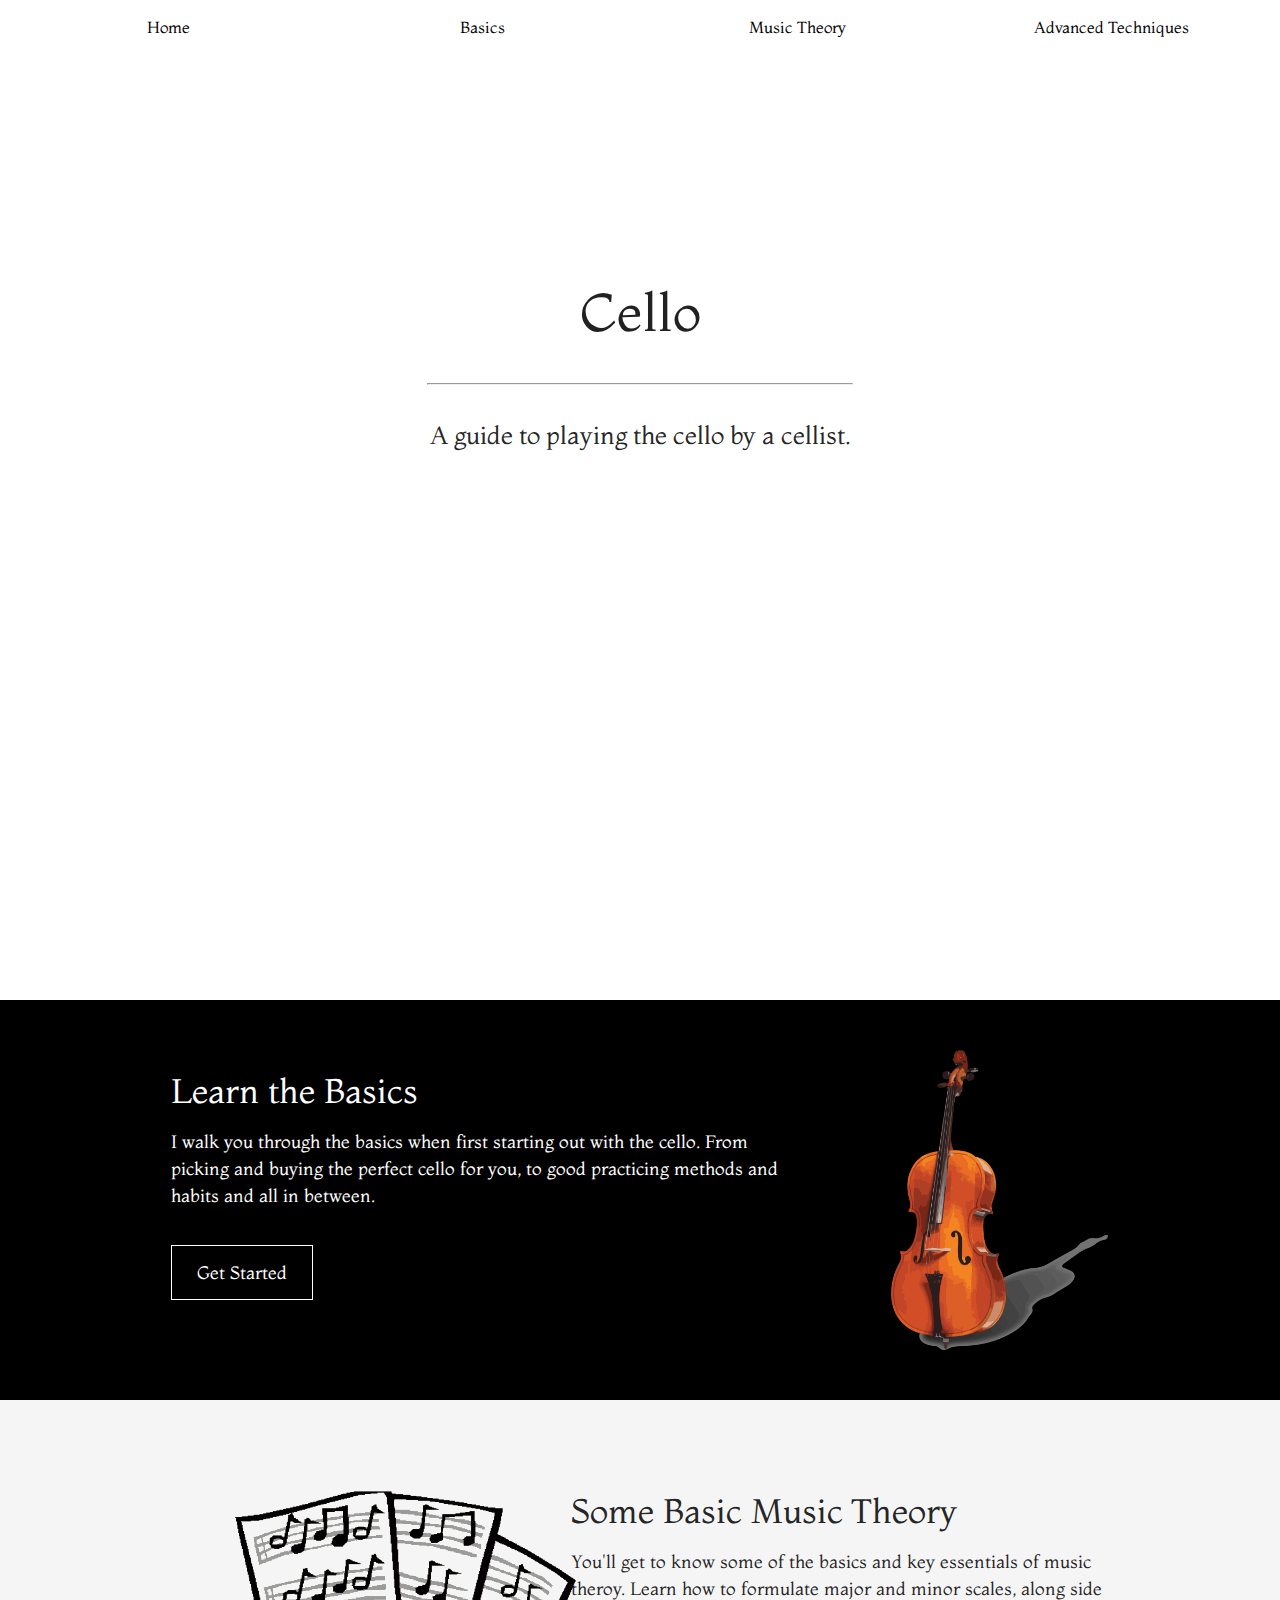
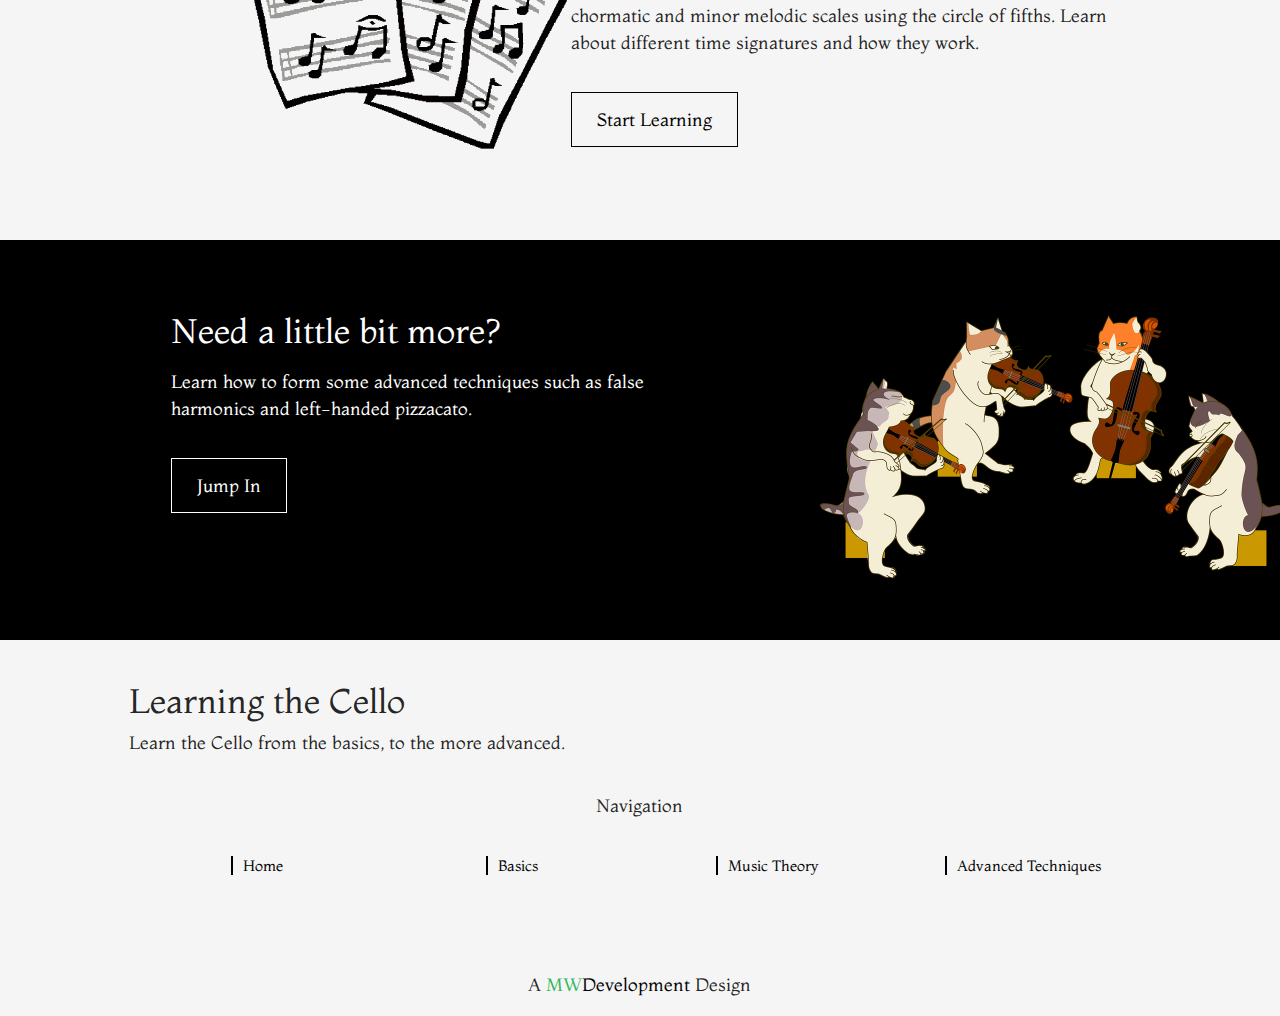
==== html/index.html @ f58f9d84 "Add files via upload" ====
<!DOCTYPE html>
<html>
<head>
    <title>Learning the Cello - Home</title>
    <!-- CSS Links -->
    <link rel="stylesheet" href="https://cdnjs.cloudflare.com/ajax/libs/materialize/1.0.0/css/materialize.min.css">
    <link href="https://fonts.googleapis.com/css?family=Montaga&display=swap" rel="stylesheet">
    <link rel="stylesheet" href="../css/style.css">

    <!-- JS Links -->
    <script
    src="https://code.jquery.com/jquery-3.4.1.min.js"
    integrity="sha256-CSXorXvZcTkaix6Yvo6HppcZGetbYMGWSFlBw8HfCJo="
    crossorigin="anonymous"></script>
    <script src="https://cdnjs.cloudflare.com/ajax/libs/materialize/1.0.0/js/materialize.min.js"></script>
    <script src="../js/main.js"></script>
</head>
<body>
    <div class="wrapper">
        <div class="row top">
            <ul class="col hide-on-small-only m12 nav">
                <li class="col m3"><a href="index.html">Home</a></li>
                <li class="col m3"><a href="#" class="dropdown-trigger" data-target="basics">Basics</a></li>
                <ul id="basics" class="dropdown-content">
                    <li><a href="buying.html">Buying a Cello</a></li>
                    <li><a href="know.html">Getting to know your Cello</a></li>
                    <li><a href="practice.html">Practicing</a></li>
                </ul>
                <li class="col m3"><a href="theory.html">Music Theory</a></li>
                <li class="col m3"><a href="advanced.html">Advanced Techniques</a></li>
            </ul>
            <br>
            <div class="center title" style="margin-top: 25vh;">
                <h2 class="col s12 m12">Cello</h2>
                <hr class="col s12 m4 offset-m4 center">
                <h5 class="col s12 m12">A guide to playing the cello by a cellist.</h5>
            </div>
        </div>
        <div class="info">
            <div class="row left basics">
                <div class="col m10 offset-m1">
                    <div class="col m8 text">
                        <h4>Learn the Basics</h4>
                        <p>I walk you through the basics when first starting out with the cello. From picking and buying the perfect cello for you, to good practicing methods and habits and all in between.</p>
                        <a href="buying.html">Get Started</a>
                    </div>
                    <div class="col m3 offset-m1 img">
                        <img src="../images/cello.png">
                    </div>
                </div>
            </div>
            <div class="row right theory">
                <div class="col m10 offset-m1">
                    <div class="col m3 img">
                        <img src="../images/sheetMusic.png">
                    </div>
                    <div class="col m7 offset-m2 text">
                        <h4>Some Basic Music Theory</h4>
                        <p>You'll get to know some of the basics and key essentials of music theroy. Learn how to formulate major and minor scales, along side chormatic and minor melodic scales using the circle of fifths. Learn about different time signatures and how they work.</p>
                        <a href="theory.html">Start Learning</a>
                    </div>
                </div>
            </div>
            <div class="row left advanced">
                <div class="col m10 offset-m1">
                    <div class="col m7 text">
                        <h4>Need a little bit more?</h4>
                        <p>Learn how to form some advanced techniques such as false harmonics and left-handed pizzacato.</p>
                        <a href="advanced.html">Jump In</a>
                    </div>
                    <div class="col m3 offset-m1 img">
                        <img src="../images/catQuartet.png" alt="">
                    </div>
                </div>
            </div>
        </div>
    </div>
    <footer class="row">
        <div class="col m10 offset-m1">
            <h4 class="col s12 m12">Learning the Cello</h4>
            <p class="col s12 m12" style="margin-top: -5px;">Learn the Cello from the basics, to the more advanced.</p>
            <p class="col s12 m12 center">Navigation</p>
            <br>
            <ul class="col m12 center bottomNav">
                <li class="col m3 navItem"><a href="index.html">Home</a></li>
                <!-- <div class="col m2 line"></div> -->
                <li class="col m3"><a href="#" class="dropdown-trigger" data-target="basics">Basics</a></li>
                <!-- <div class="col m2 line"></div> -->
                <ul id="basics" class="dropdown-content">
                    <li><a href="buying.html">Buying a Cello</a></li>
                    <li><a href="know.html">Getting to know your Cello</a></li>
                    <li><a href="practice.html">Practicing</a></li>
                </ul>
                <li class="col m3"><a href="theory.html">Music Theory</a></li>
                <!-- <div class="col m2 line"></div> -->
                <li class="col m3"><a href="advanced.html">Advanced Techniques</a></li>
            </ul>
            <br>
            <br>
            <div class="col m12 mw">
                <p class="col m12 center">A <a target="_blank" href="https://bit.ly/matthewwilliams"><span class="color">MW</span>Development</a> Design</p>
            </div>
        </div>
    </footer>
</body>
</html>
---- css/style.css ----
body {
    font-family: 'Montaga', serif;
}

p {
    font-size: 18px;
}

hr {
    margin-top: 20px !important;
    margin-bottom: 20px !important;
}

img {
    height: 300px;
}

footer {
    background-color: #f5f5f5;
    margin-bottom: 0px !important;
}

footer p {
    text-indent: 0px !important;
}

footer li a {
    color: black !important;
}

#basics {
    width: 200px !important;
}

#basics li {
    border-bottom: solid black 1px;
    width: 200px;
}

.bottomNav #basics li a {
    border-left: none !important;
}

.bottomNav {
    margin-top: 18px;
}

.bottomNav li a {
    border-left: solid 2px black;
    padding-left: 10px;
}

.mw {
    margin-top: 60px;
}

.mw a {
    color: black;
    font-size: 18px;
}

.color {
    color: #2db65b;
}

.top {
    height: 100vh;
}

.info {
    margin-top: 100px;
}

.info div {
    height: 400px !important;
}

.basics {
    background-color: black;
    color: white;
    padding: 50px;
}

.basics p {
    margin-bottom: 50px;
}

.basics a {
    color: white;
    font-size: 18px;
    border: solid 1px white;
    padding-left: 25px;
    padding-right: 25px;
    padding-top: 15px;
    padding-bottom: 15px;
}

.theory {
    height: 300px;
    padding: 50px;
}

.theory p {
    margin-bottom: 50px;
}

.theory a {
    color: black;
    font-size: 18px;
    border: solid 1px black;
    padding-left: 25px;
    padding-right: 25px;
    padding-top: 15px;
    padding-bottom: 15px;
}

.advanced {
    color: white;
    background-color: black;
    width: 100vw !important;
    padding: 50px;
}

.advanced p {
    margin-bottom: 50px;
}

.advanced a {
    color: white;
    font-size: 18px;
    border: solid 1px white;
    padding-left: 25px;
    padding-right: 25px;
    padding-top: 15px;
    padding-bottom: 15px;
}

.nav {
    margin-bottom: 20px;
}

.nav li {
    text-align: center;
}

.nav li a {
    color: black !important;
    font-size: 16px;
    text-align: center;
}

.imgWrap {
    margin-top: 50px;
    margin-bottom: 50px;
}
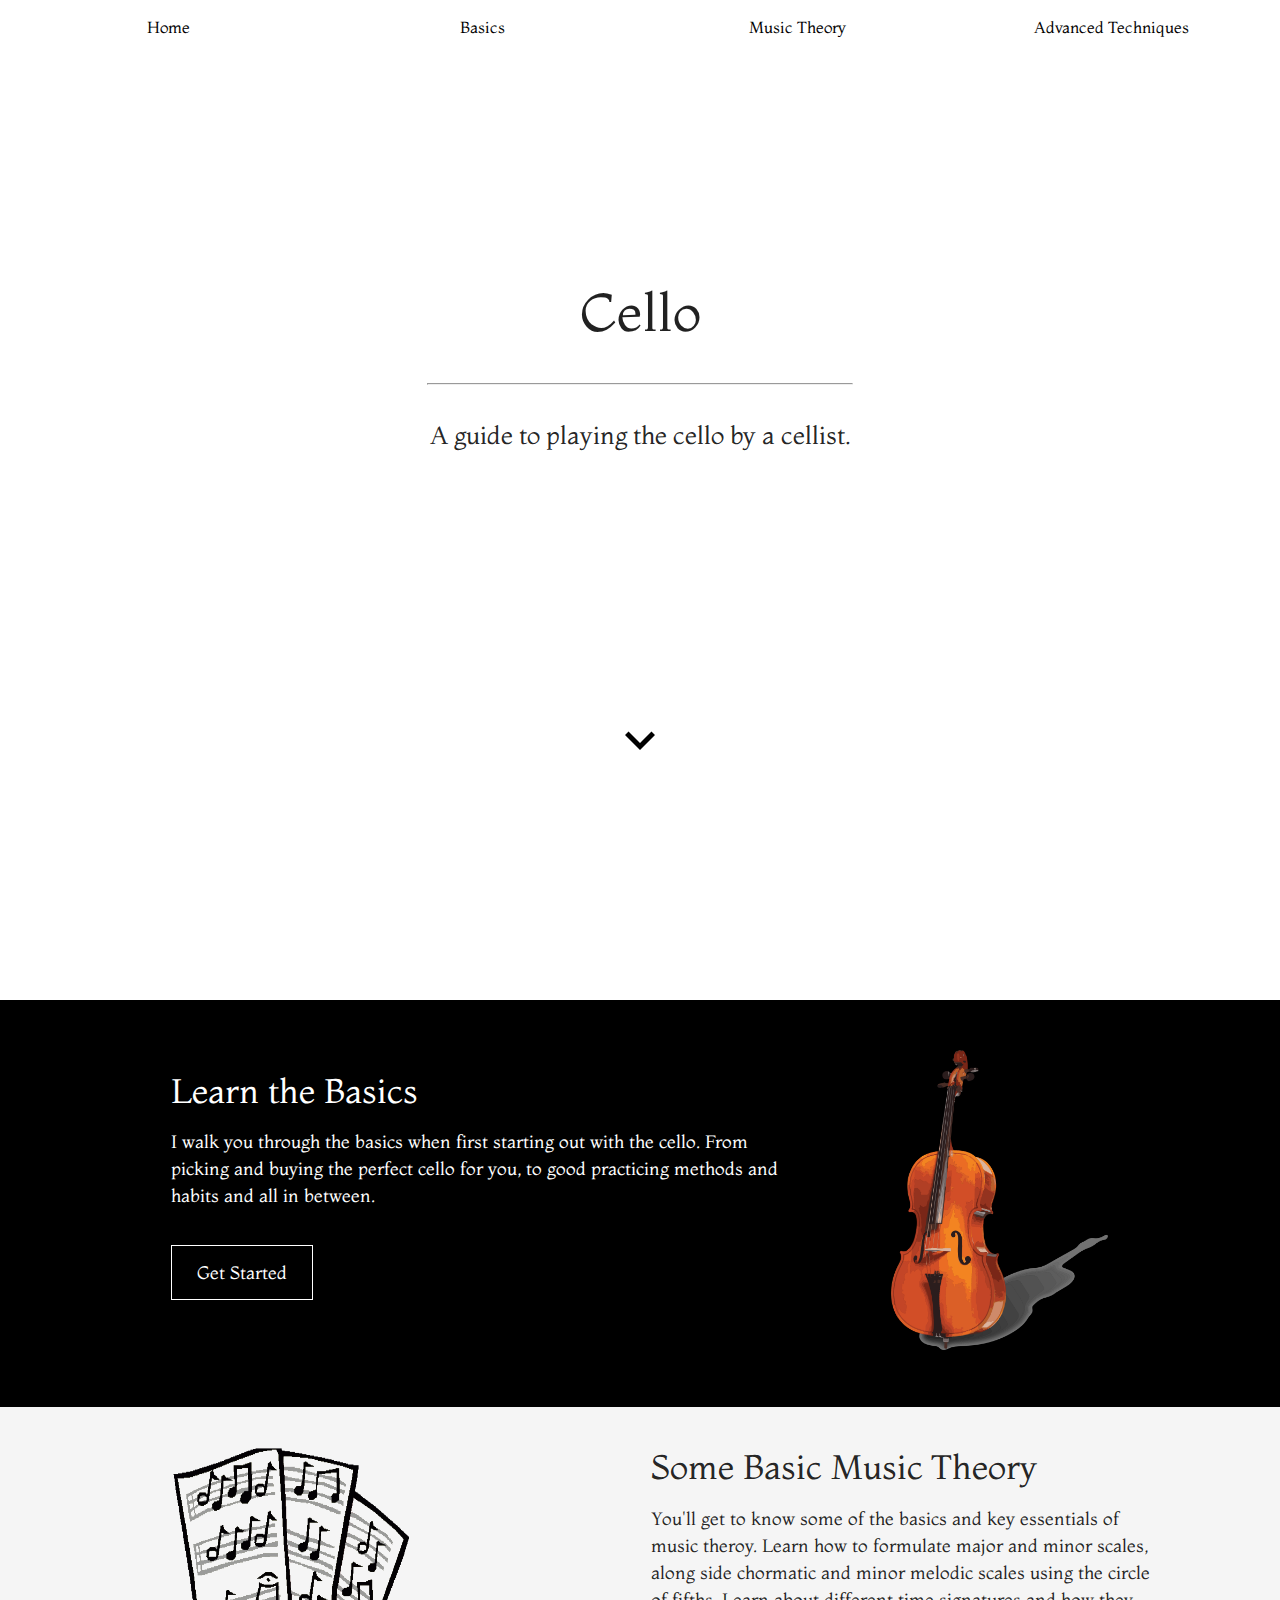
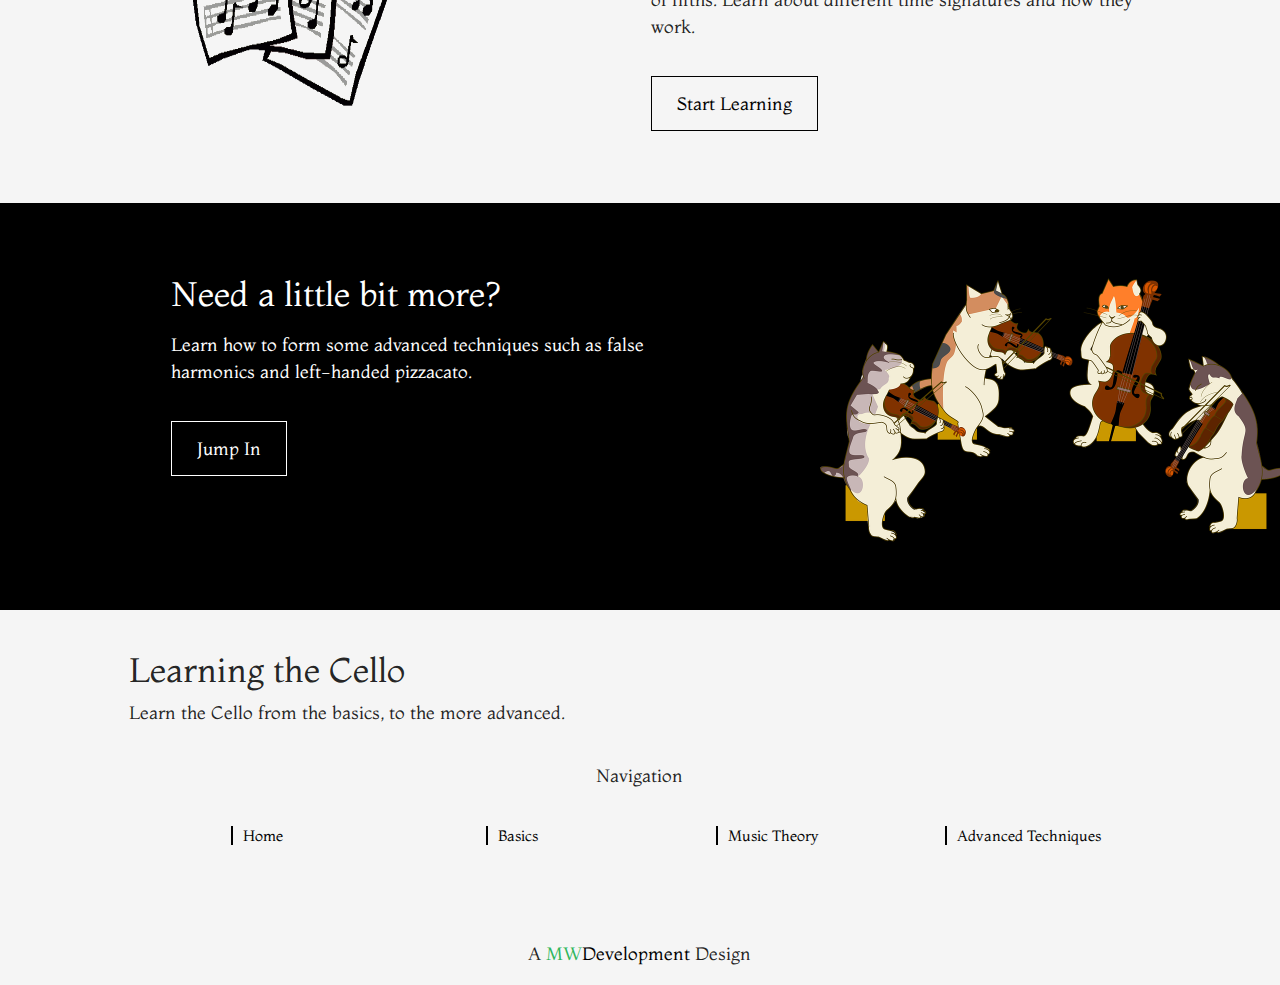
==== commit 3ea7cb49: "Add files via upload" ====
--- a/html/index.html
+++ b/html/index.html
@@ -5,6 +5,7 @@
     <!-- CSS Links -->
     <link rel="stylesheet" href="https://cdnjs.cloudflare.com/ajax/libs/materialize/1.0.0/css/materialize.min.css">
     <link href="https://fonts.googleapis.com/css?family=Montaga&display=swap" rel="stylesheet">
+    <link href="https://fonts.googleapis.com/icon?family=Material+Icons" rel="stylesheet">
     <link rel="stylesheet" href="../css/style.css">
 
     <!-- JS Links -->
@@ -18,6 +19,19 @@
 <body>
     <div class="wrapper">
         <div class="row top">
+            <a href="#" class="col m3 hide-on-med-and-up sidenav-trigger" data-target="slide-out"><i class="material-icons">menu</i></a>
+            <ul class="col s10 sidenav hide-on-med-and-up nav" id="slide-out">
+                <br>
+                <li class="col s12"><a href="index.html">Home</a></li>
+                <li class="col s12"><a href="#" class="dropdown-trigger" data-target="basics">Basics</a></li>
+                <ul id="basics" class="dropdown-content">
+                    <li><a href="buying.html">Buying a Cello</a></li>
+                    <li><a href="know.html">Getting to know your Cello</a></li>
+                    <li><a href="practice.html">Practicing</a></li>
+                </ul>
+                <li class="col s12"><a href="theory.html">Music Theory</a></li>
+                <li class="col s12"><a href="advanced.html">Advanced Techniques</a></li>
+            </ul>
             <ul class="col hide-on-small-only m12 nav">
                 <li class="col m3"><a href="index.html">Home</a></li>
                 <li class="col m3"><a href="#" class="dropdown-trigger" data-target="basics">Basics</a></li>
@@ -32,29 +46,32 @@
             <br>
             <div class="center title" style="margin-top: 25vh;">
                 <h2 class="col s12 m12">Cello</h2>
-                <hr class="col s12 m4 offset-m4 center">
+                <hr class="col s6 offset-s3 m4 offset-m4 center">
                 <h5 class="col s12 m12">A guide to playing the cello by a cellist.</h5>
+            </div>
+            <div class="col m12 arrow">
+                <button class="col m4 offset-m4 center" id="arrow"><i class="material-icons medium">keyboard_arrow_down</i></button>
             </div>
         </div>
         <div class="info">
             <div class="row left basics">
-                <div class="col m10 offset-m1">
-                    <div class="col m8 text">
+                <div class="col s12 m10 offset-m1">
+                    <div class="col s12 m8 text">
                         <h4>Learn the Basics</h4>
                         <p>I walk you through the basics when first starting out with the cello. From picking and buying the perfect cello for you, to good practicing methods and habits and all in between.</p>
                         <a href="buying.html">Get Started</a>
                     </div>
-                    <div class="col m3 offset-m1 img">
+                    <div class="col s12 m3 offset-m1 img">
                         <img src="../images/cello.png">
                     </div>
                 </div>
             </div>
             <div class="row right theory">
-                <div class="col m10 offset-m1">
-                    <div class="col m3 img">
-                        <img src="../images/sheetMusic.png">
+                <div class="col s12 m10 offset-m1">
+                    <div class="col s12 m4 img">
+                        <img style="width: 100%;" src="../images/sheetMusic.png">
                     </div>
-                    <div class="col m7 offset-m2 text">
+                    <div class="col s12 m6 offset-m2 text">
                         <h4>Some Basic Music Theory</h4>
                         <p>You'll get to know some of the basics and key essentials of music theroy. Learn how to formulate major and minor scales, along side chormatic and minor melodic scales using the circle of fifths. Learn about different time signatures and how they work.</p>
                         <a href="theory.html">Start Learning</a>
@@ -62,13 +79,13 @@
                 </div>
             </div>
             <div class="row left advanced">
-                <div class="col m10 offset-m1">
-                    <div class="col m7 text">
+                <div class="col s12 m10 offset-m1">
+                    <div class="col s12 m7 text">
                         <h4>Need a little bit more?</h4>
                         <p>Learn how to form some advanced techniques such as false harmonics and left-handed pizzacato.</p>
                         <a href="advanced.html">Jump In</a>
                     </div>
-                    <div class="col m3 offset-m1 img">
+                    <div class="col s12 m3 offset-m1 img">
                         <img src="../images/catQuartet.png" alt="">
                     </div>
                 </div>
@@ -81,24 +98,24 @@
             <p class="col s12 m12" style="margin-top: -5px;">Learn the Cello from the basics, to the more advanced.</p>
             <p class="col s12 m12 center">Navigation</p>
             <br>
-            <ul class="col m12 center bottomNav">
-                <li class="col m3 navItem"><a href="index.html">Home</a></li>
+            <ul class="col s12 m12 center bottomNav">
+                <li class="col s3 m3 navItem"><a href="index.html">Home</a></li>
                 <!-- <div class="col m2 line"></div> -->
-                <li class="col m3"><a href="#" class="dropdown-trigger" data-target="basics">Basics</a></li>
+                <li class="col s3 m3"><a href="#" class="dropdown-trigger" data-target="basics">Basics</a></li>
                 <!-- <div class="col m2 line"></div> -->
                 <ul id="basics" class="dropdown-content">
                     <li><a href="buying.html">Buying a Cello</a></li>
                     <li><a href="know.html">Getting to know your Cello</a></li>
                     <li><a href="practice.html">Practicing</a></li>
                 </ul>
-                <li class="col m3"><a href="theory.html">Music Theory</a></li>
+                <li class="col s3 m3"><a href="theory.html">Music Theory</a></li>
                 <!-- <div class="col m2 line"></div> -->
-                <li class="col m3"><a href="advanced.html">Advanced Techniques</a></li>
+                <li class="col s3 m3"><a href="advanced.html">Advanced Techniques</a></li>
             </ul>
             <br>
             <br>
-            <div class="col m12 mw">
-                <p class="col m12 center">A <a target="_blank" href="https://bit.ly/matthewwilliams"><span class="color">MW</span>Development</a> Design</p>
+            <div class="col s12 m12 mw">
+                <p class="col s12 m12 center">A <a target="_blank" href="https://bit.ly/matthewwilliams"><span class="color">MW</span>Development</a> Design</p>
             </div>
         </div>
     </footer>
--- a/css/style.css
+++ b/css/style.css
@@ -1,5 +1,6 @@
 body {
     font-family: 'Montaga', serif;
+    background-color: white !important;
 }
 
 p {
@@ -28,6 +29,30 @@
     color: black !important;
 }
 
+.sidenav {
+    background-color: #f5f5f5!important;
+    color: black !important;
+}
+
+@media screen and (max-width: 601px){
+    .advanced img {
+        width: 100%;
+        margin-top: 50px;
+    }
+    
+    .basics img {
+        margin-top: 50px;
+    }
+}
+
+@media screen and (min-width: 601px){
+    .nav li a {
+        color: black !important;
+        font-size: 16px;
+        text-align: center;
+    }
+}
+
 #basics {
     width: 200px !important;
 }
@@ -41,6 +66,12 @@
     border-left: none !important;
 }
 
+.sidenav-trigger {
+    margin-top: 10px;
+    margin-left: 10px;
+    color: black;
+}
+
 .bottomNav {
     margin-top: 18px;
 }
@@ -72,7 +103,7 @@
 }
 
 .info div {
-    height: 400px !important;
+    height: auto !important;
 }
 
 .basics {
@@ -96,8 +127,9 @@
 }
 
 .theory {
-    height: 300px;
-    padding: 50px;
+    height: auto !important;
+    /* padding: 50px; */
+    padding-bottom: 50px;
 }
 
 .theory p {
@@ -143,13 +175,29 @@
     text-align: center;
 }
 
-.nav li a {
-    color: black !important;
-    font-size: 16px;
-    text-align: center;
-}
-
 .imgWrap {
     margin-top: 50px;
     margin-bottom: 50px;
-}+}
+
+.arrow button {
+    border: none;
+    background-color: transparent;
+    color: black;
+}
+
+.arrow button i {
+    color: black;
+    font-weight: 100 !important;
+}
+
+/* .arrow button i:hover {
+    color: cyan;
+    transition-duration: .5s;
+} */
+
+.arrow {
+    position: absolute;
+    bottom: 125px;
+}
+
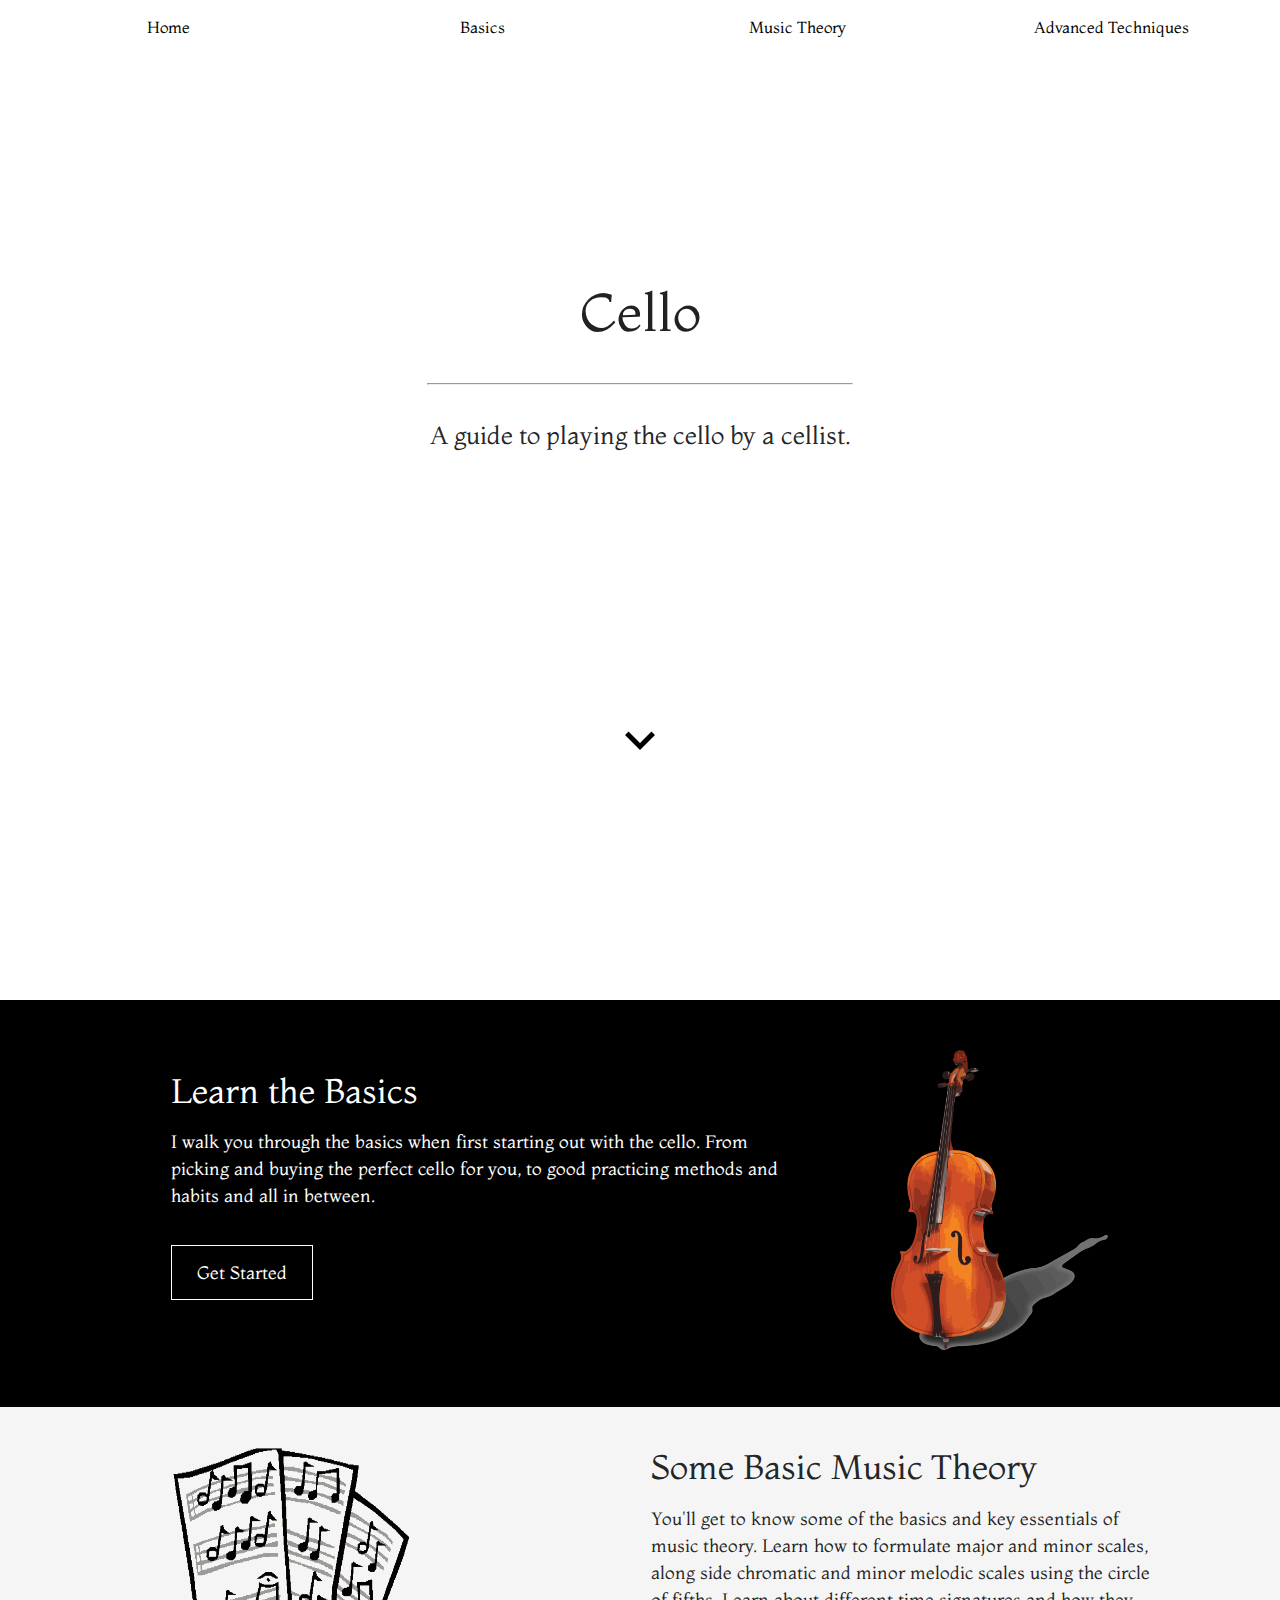
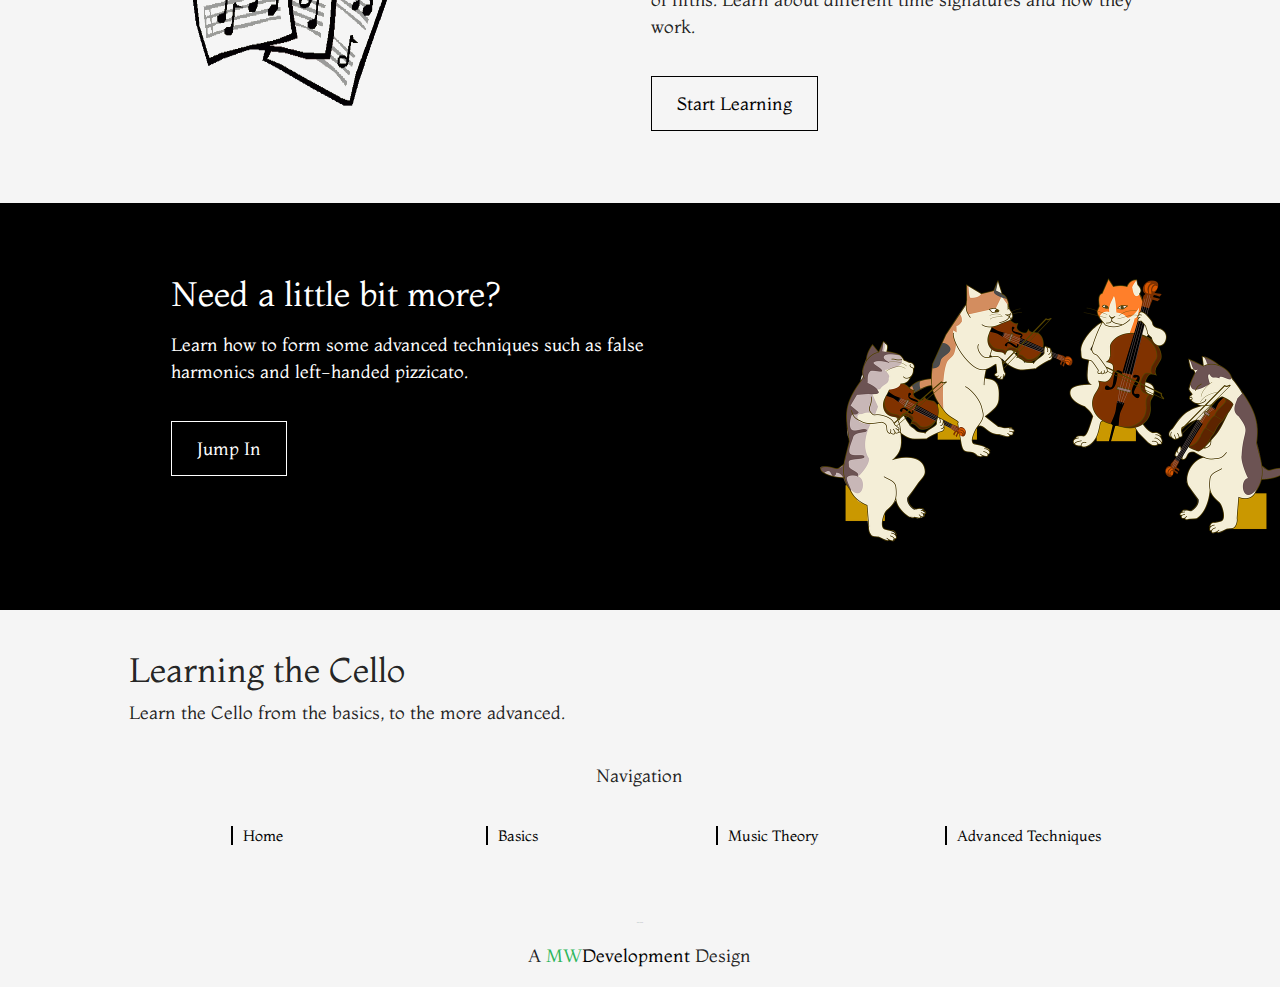
==== commit b9f554fd: "Add files via upload" ====
--- a/html/index.html
+++ b/html/index.html
@@ -73,7 +73,7 @@
                     </div>
                     <div class="col s12 m6 offset-m2 text">
                         <h4>Some Basic Music Theory</h4>
-                        <p>You'll get to know some of the basics and key essentials of music theroy. Learn how to formulate major and minor scales, along side chormatic and minor melodic scales using the circle of fifths. Learn about different time signatures and how they work.</p>
+                        <p>You'll get to know some of the basics and key essentials of music theory. Learn how to formulate major and minor scales, along side chromatic and minor melodic scales using the circle of fifths. Learn about different time signatures and how they work.</p>
                         <a href="theory.html">Start Learning</a>
                     </div>
                 </div>
@@ -82,7 +82,7 @@
                 <div class="col s12 m10 offset-m1">
                     <div class="col s12 m7 text">
                         <h4>Need a little bit more?</h4>
-                        <p>Learn how to form some advanced techniques such as false harmonics and left-handed pizzacato.</p>
+                        <p>Learn how to form some advanced techniques such as false harmonics and left-handed pizzicato.</p>
                         <a href="advanced.html">Jump In</a>
                     </div>
                     <div class="col s12 m3 offset-m1 img">
@@ -115,7 +115,21 @@
             <br>
             <br>
             <div class="col s12 m12 mw">
+                <a href="#standards" style="font-size: 1px;" class="modal-trigger col s12 m12 center">Standards</a>
                 <p class="col s12 m12 center">A <a target="_blank" href="https://bit.ly/matthewwilliams"><span class="color">MW</span>Development</a> Design</p>
+                <div class="modal" id="standards">
+                    <div class="modal-content">
+                        <h2>IED Standards Met</h2>
+                        <ul>
+                            <li>Core Standard 4 Students will apply appropriate research techniques.</li>
+                            <li>Core Standard 5 Students perform the steps of the design process to develop and analyze products and systems.</li>
+                            <li>Core Standard 7 Students will perform various analyses of systems or products with the purpose of developing appropriate improvements.</li>
+                            <li>Core Standard 8 Explain the role of intellectual property in design and the necessity of producing and keeping an engineering notebook.</li>
+                            <li>Core Standard 10 Students create designs using a variety of modeling techniques to communicate information.</li>
+                            <li>Core Standard 11 Students demonstrate artistic fundamentals which are utilized throughout the engineering design process to solve visual problems and communicate ideas for a product or system.</li>
+                        </ul>
+                    </div>
+                </div>
             </div>
         </div>
     </footer>
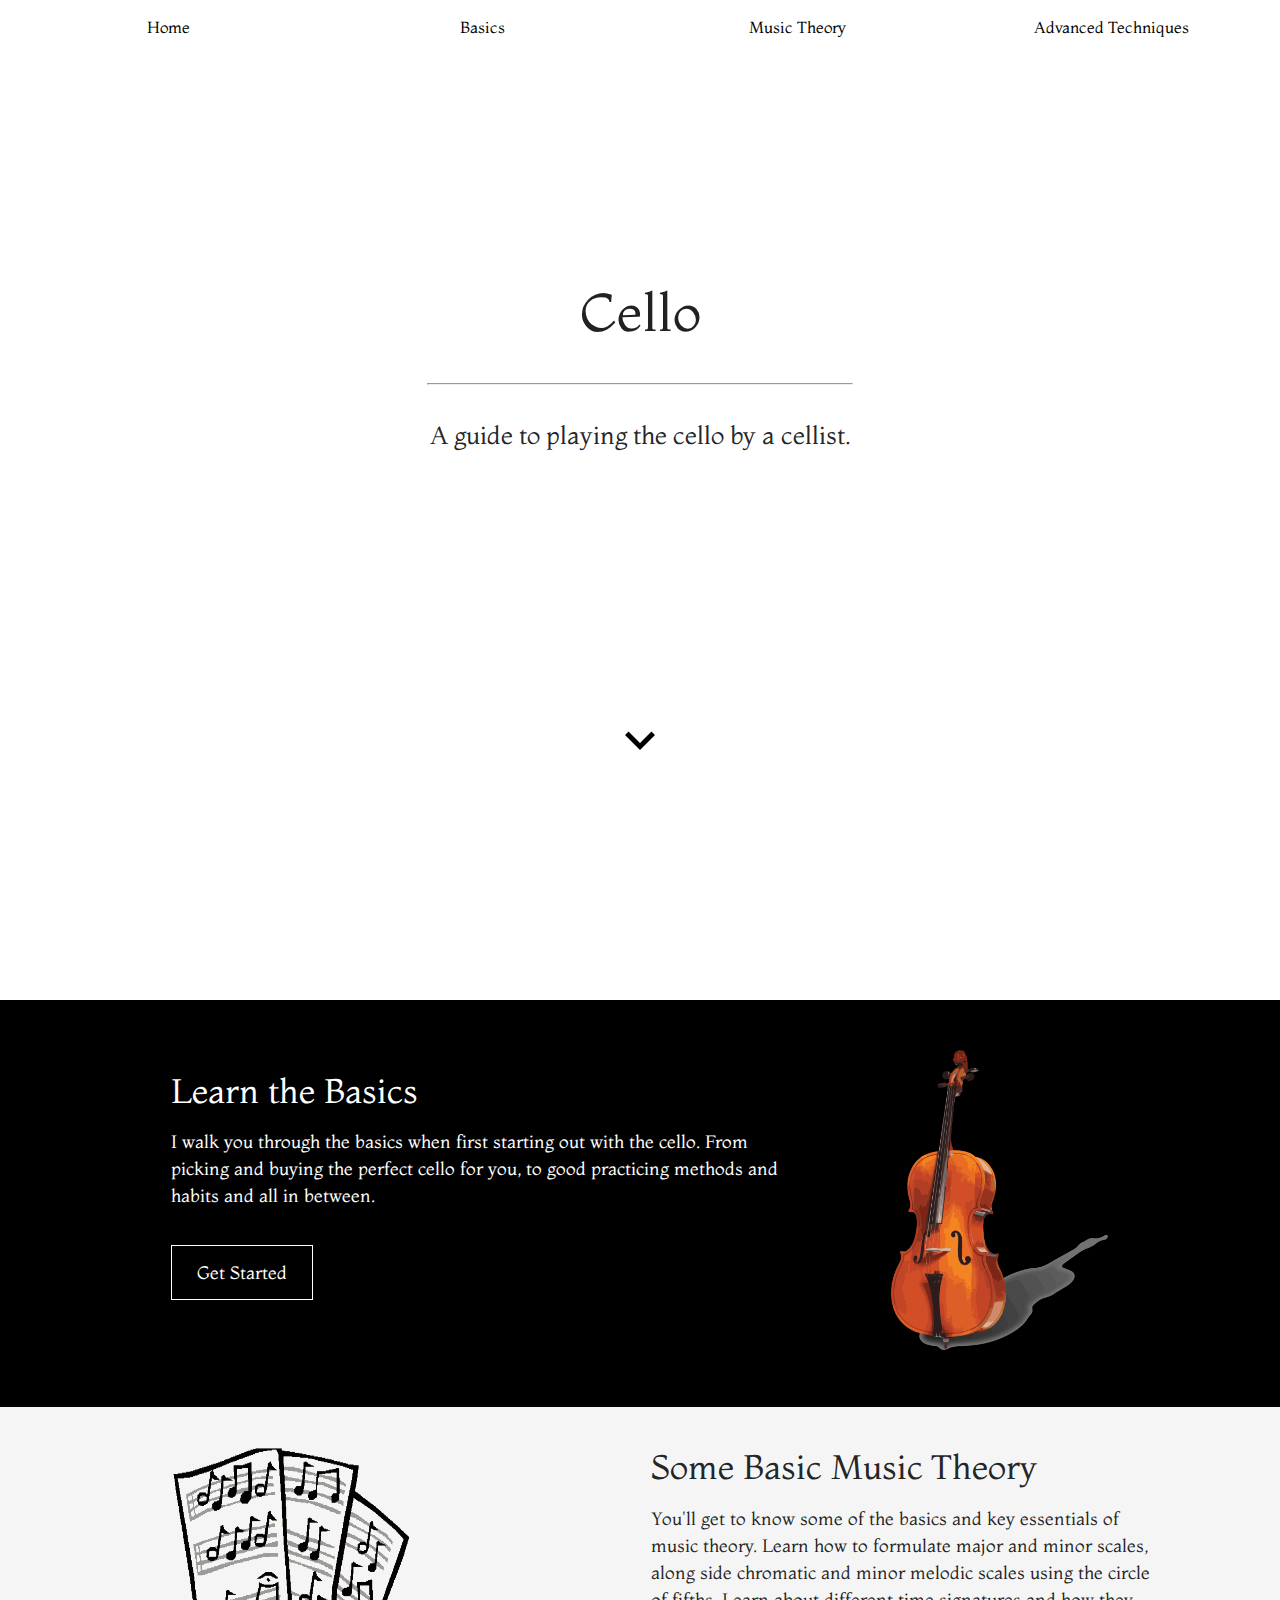
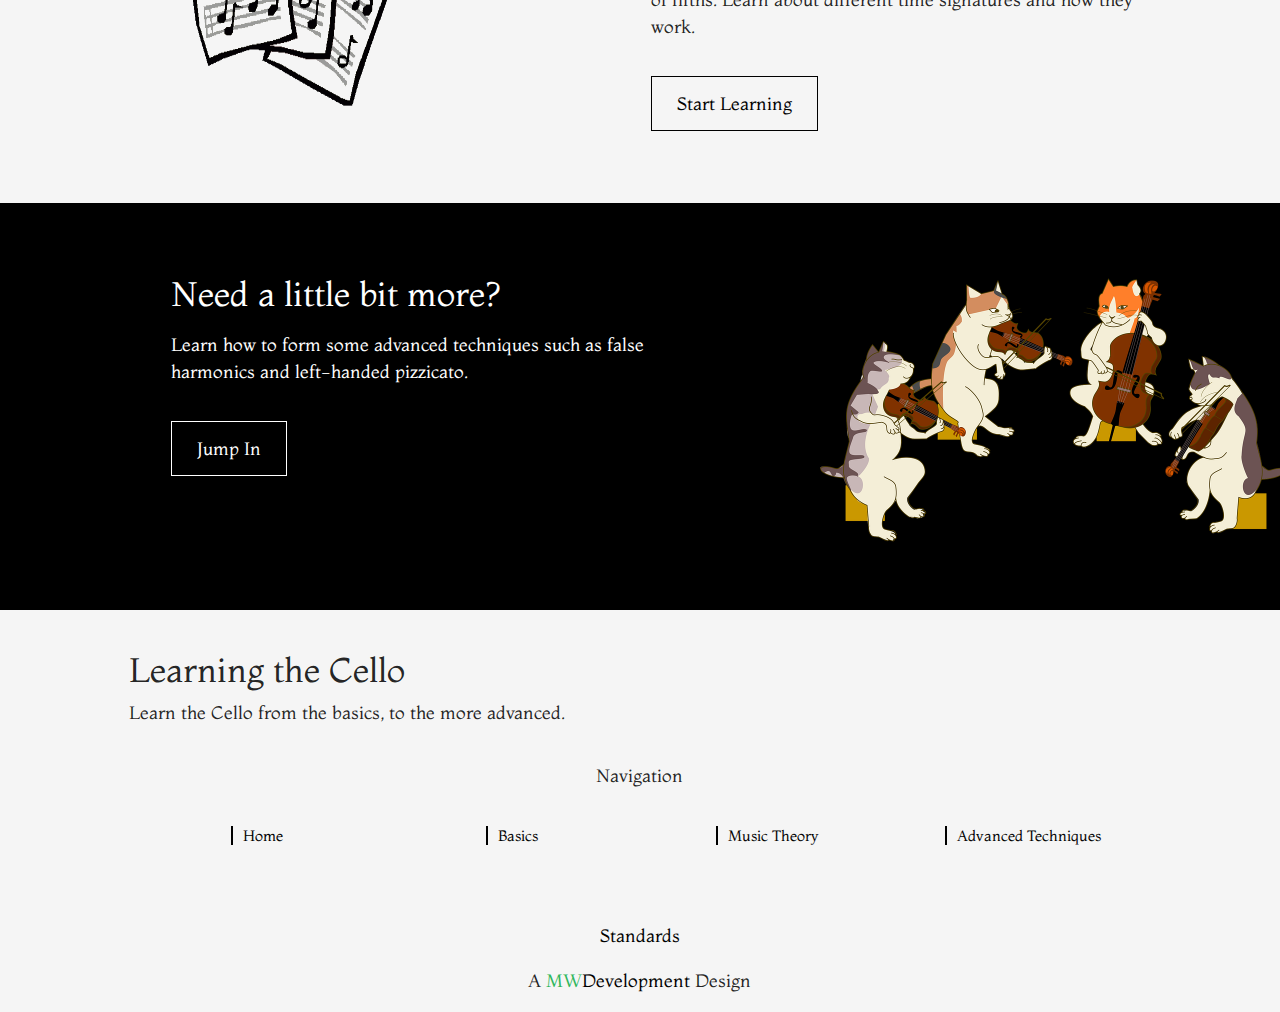
==== commit 43b5a977: "Add files via upload" ====
--- a/html/index.html
+++ b/html/index.html
@@ -115,7 +115,7 @@
             <br>
             <br>
             <div class="col s12 m12 mw">
-                <a href="#standards" style="font-size: 1px;" class="modal-trigger col s12 m12 center">Standards</a>
+                <a href="#standards" class="modal-trigger col s12 m12 center">Standards</a>
                 <p class="col s12 m12 center">A <a target="_blank" href="https://bit.ly/matthewwilliams"><span class="color">MW</span>Development</a> Design</p>
                 <div class="modal" id="standards">
                     <div class="modal-content">
--- a/css/style.css
+++ b/css/style.css
@@ -191,13 +191,24 @@
     font-weight: 100 !important;
 }
 
-/* .arrow button i:hover {
-    color: cyan;
+ .arrow button i:hover {
+    color: rgb(171, 177, 184);
     transition-duration: .5s;
-} */
+    cursor: pointer;
+} 
 
 .arrow {
     position: absolute;
     bottom: 125px;
 }
 
+.mw ul li {
+    line-height: 40px;
+    list-style-type: disc;
+}
+
+.modal {
+    padding-left: 20px !important;
+    padding-right: 20px !important;
+}
+
